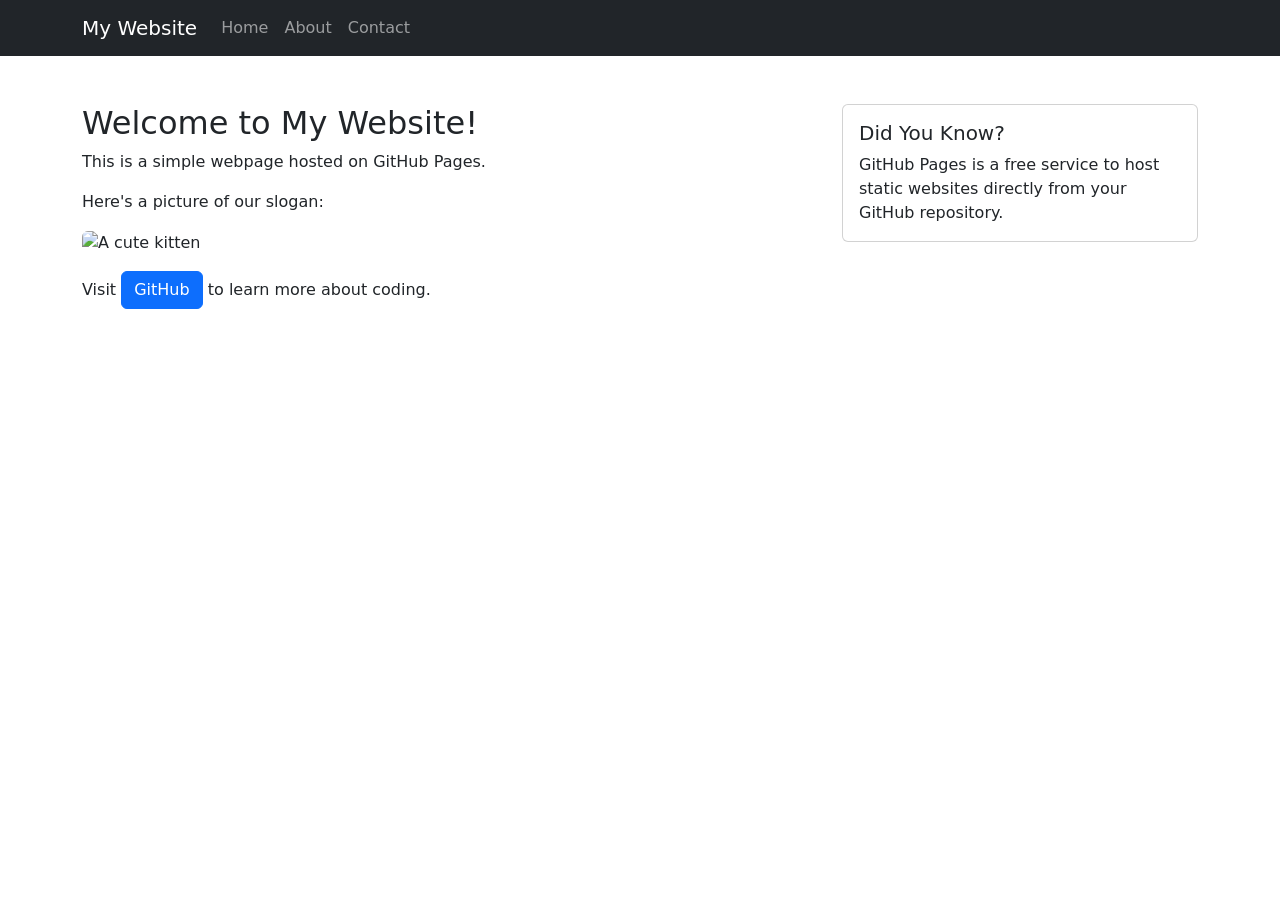
==== index.html @ cb9272a6 "Update index.html" ====
<!DOCTYPE html>
<html lang="en">

<head>
    <meta charset="UTF-8">
    <meta name="viewport" content="width=device-width, initial-scale=1.0">
    <title>My First GitHub Page</title>
    <!-- Bootstrap CSS -->
    <link href="https://cdn.jsdelivr.net/npm/bootstrap@5.3.0/dist/css/bootstrap.min.css" rel="stylesheet">
    <!-- Custom CSS -->
    <link rel="stylesheet" href="styles.css">
</head>

<header>
    <nav class="navbar navbar-expand-lg navbar-dark bg-dark">
        <div class="container">
            <a class="navbar-brand" href="index.html">My Website</a>
            <button class="navbar-toggler" type="button" data-bs-toggle="collapse" data-bs-target="#navbarNav">
                <span class="navbar-toggler-icon"></span>
            </button>
            <div class="collapse navbar-collapse" id="navbarNav">
                <ul class="navbar-nav">
                    <li class="nav-item">
                        <a class="nav-link" href="index.html">Home</a>
                    </li>
                    <li class="nav-item">
                        <a class="nav-link" href="about.html">About</a>
                    </li>
                    <li class="nav-item">
                        <a class="nav-link" href="contact.html">Contact</a>
                    </li>
                </ul>
            </div>
        </div>
    </nav>
</header>




<body>
<main class="container my-5">
    <div class="row">
        <div class="col-md-8">
            <h2>Welcome to My Website!</h2>
            <p>This is a simple webpage hosted on GitHub Pages.</p>
            <p>Here's a picture of our slogan:</p>
            <img src="C:\Users\WINDOWS 11 PRO\OneDrive\Documents\corrected\1771532956970.png" alt="A cute kitten" class="img-fluid rounded"width="500" height="300">
            <p class="mt-3">Visit <a href="https://github.com" class="btn btn-primary" >GitHub</a> to learn more about coding.</p>
        </div>
        <div class="col-md-4">
            <div class="card">
                <div class="card-body">
                    <h5 class="card-title">Did You Know?</h5>
                    <p class="card-text">GitHub Pages is a free service to host static websites directly from your GitHub repository.</p>
                </div>
            </div>
        </div>
    </div>
</main>

    <!-- Your content goes here -->

    <!-- Bootstrap JS and dependencies -->
    <script src="https://cdn.jsdelivr.net/npm/@popperjs/core@2.11.6/dist/umd/popper.min.js"></script>
    <script src="https://cdn.jsdelivr.net/npm/bootstrap@5.3.0/dist/js/bootstrap.min.js"></script>
</body>
</html>
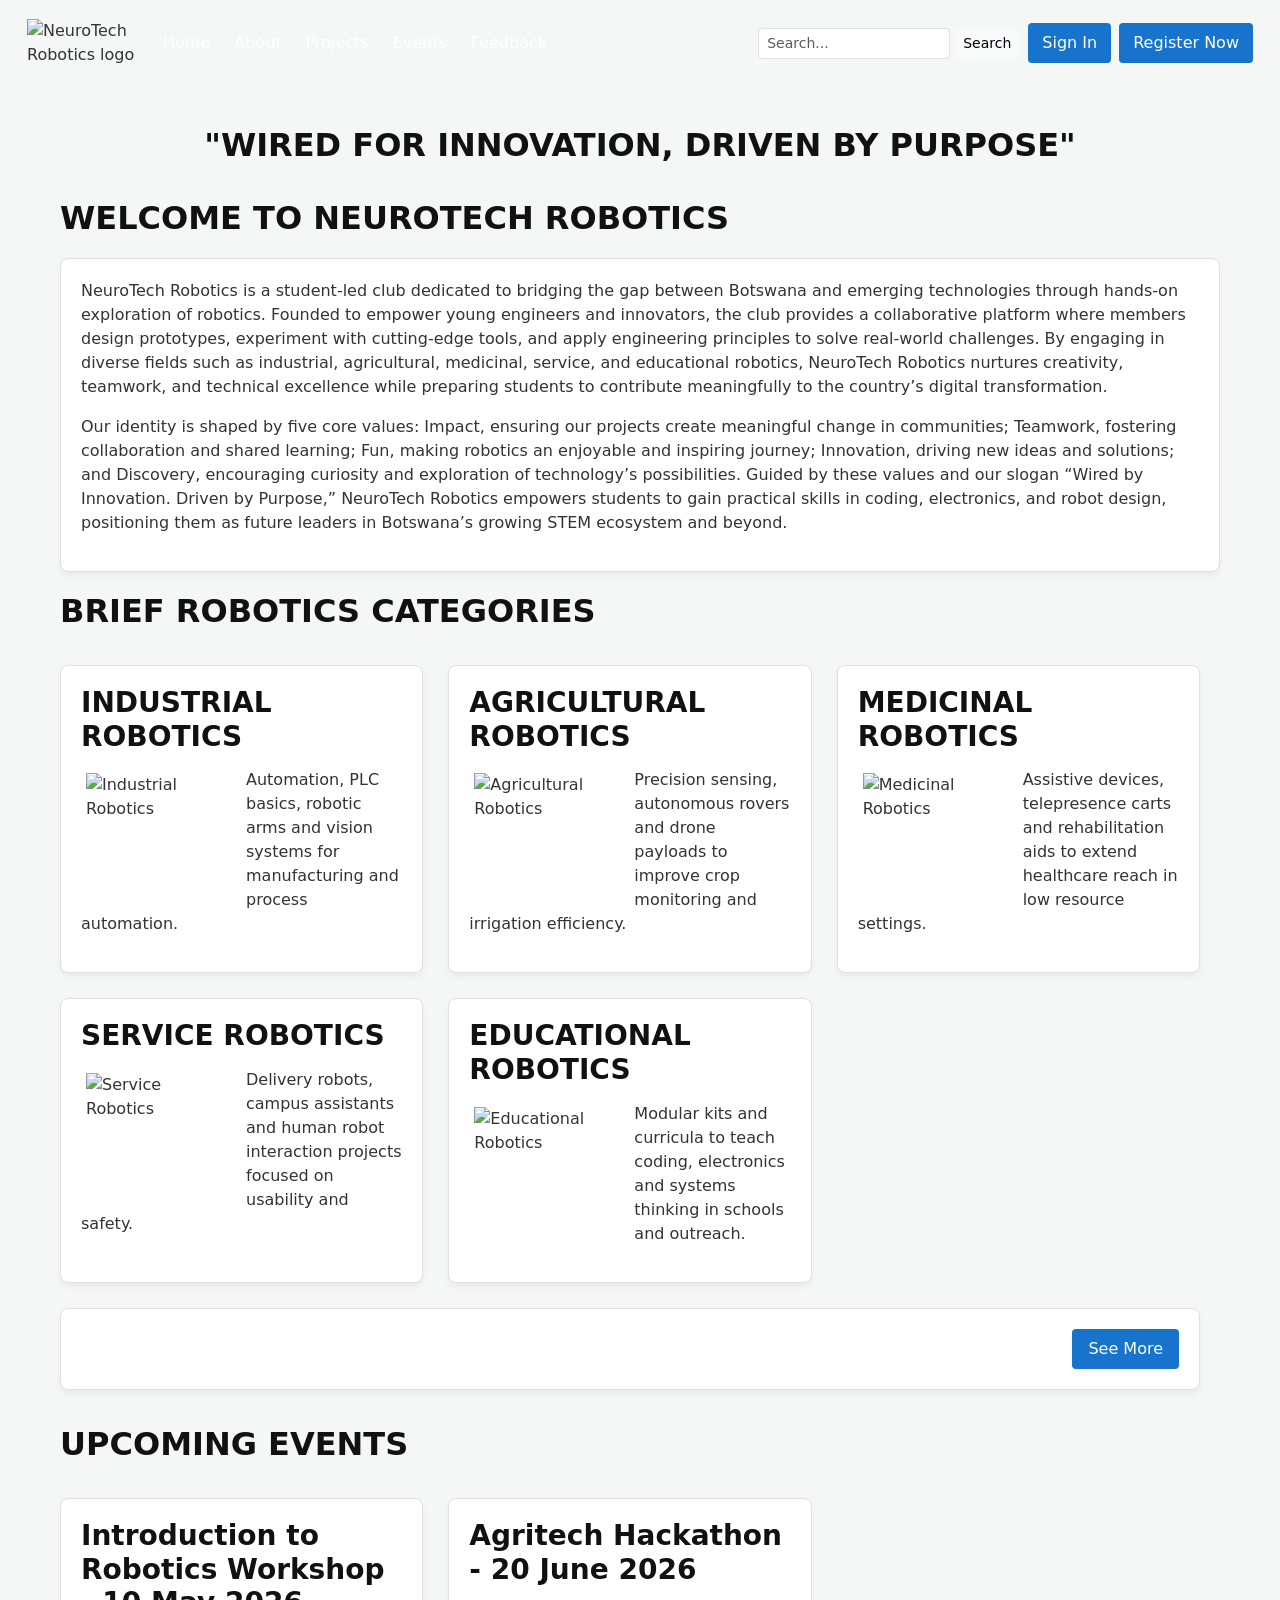
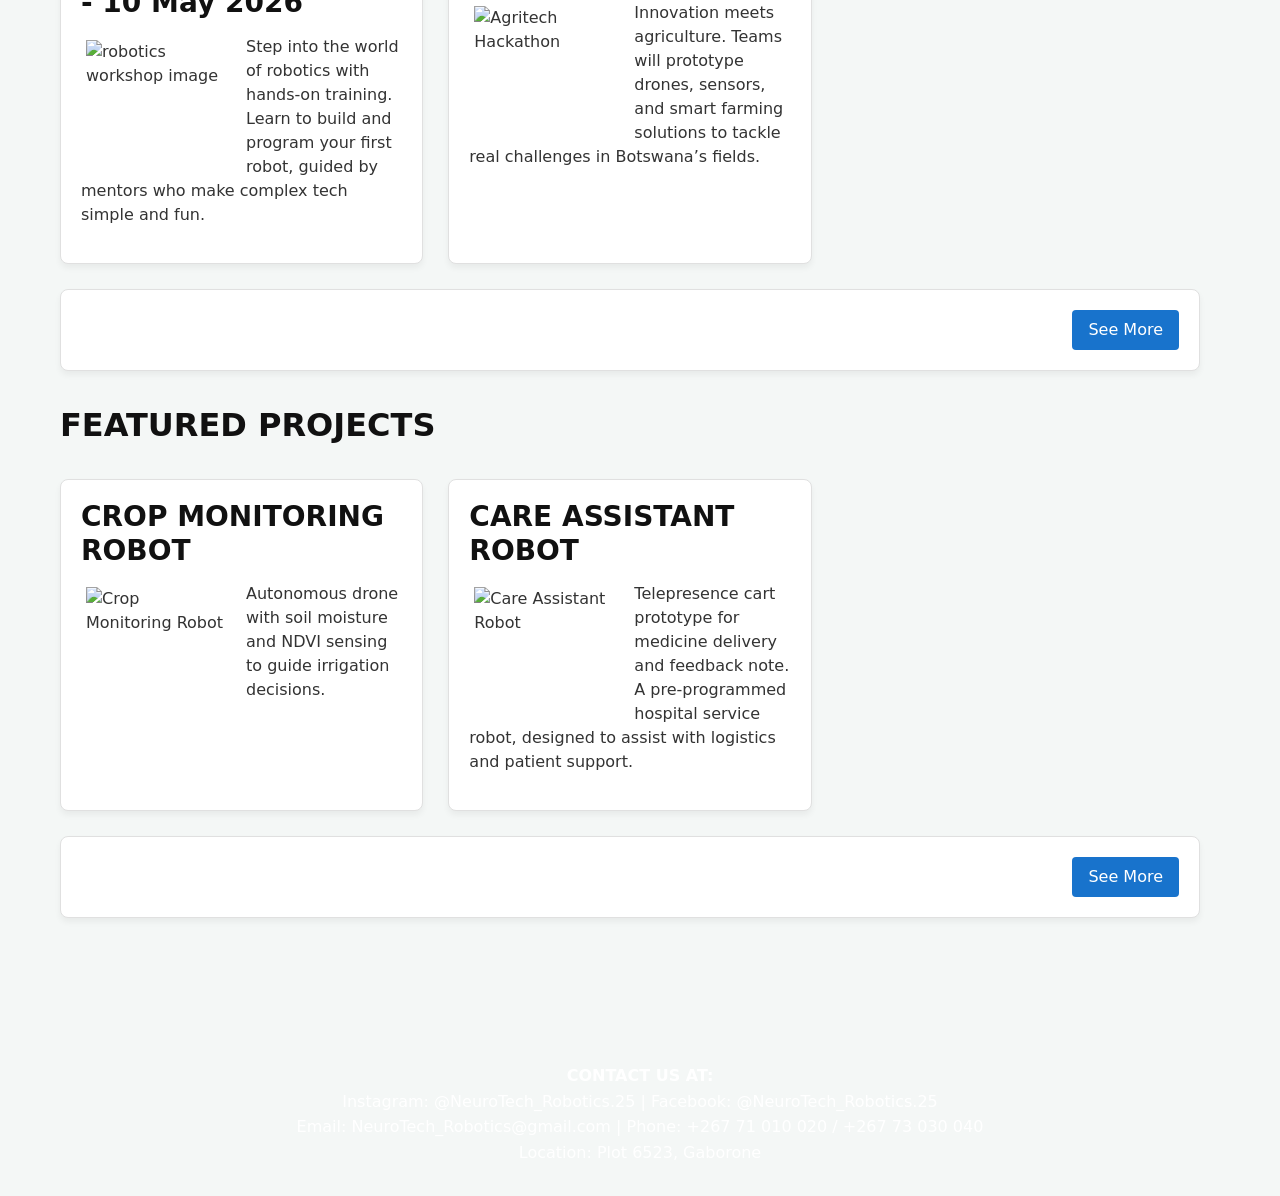
==== commit 01d4a0c5: "Create index.html" ====
--- a/index.html
+++ b/index.html
@@ -1,68 +1,229 @@
-<!DOCTYPE html>
-<html lang="en">
-
-<head>
-    <meta charset="UTF-8">
-    <meta name="viewport" content="width=device-width, initial-scale=1.0">
-    <title>My First GitHub Page</title>
-    <!-- Bootstrap CSS -->
-    <link href="https://cdn.jsdelivr.net/npm/bootstrap@5.3.0/dist/css/bootstrap.min.css" rel="stylesheet">
-    <!-- Custom CSS -->
-    <link rel="stylesheet" href="styles.css">
-</head>
-
-<header>
-    <nav class="navbar navbar-expand-lg navbar-dark bg-dark">
-        <div class="container">
-            <a class="navbar-brand" href="index.html">My Website</a>
-            <button class="navbar-toggler" type="button" data-bs-toggle="collapse" data-bs-target="#navbarNav">
-                <span class="navbar-toggler-icon"></span>
-            </button>
-            <div class="collapse navbar-collapse" id="navbarNav">
-                <ul class="navbar-nav">
-                    <li class="nav-item">
-                        <a class="nav-link" href="index.html">Home</a>
-                    </li>
-                    <li class="nav-item">
-                        <a class="nav-link" href="about.html">About</a>
-                    </li>
-                    <li class="nav-item">
-                        <a class="nav-link" href="contact.html">Contact</a>
-                    </li>
-                </ul>
-            </div>
-        </div>
-    </nav>
-</header>
-
-
-
-
-<body>
-<main class="container my-5">
-    <div class="row">
-        <div class="col-md-8">
-            <h2>Welcome to My Website!</h2>
-            <p>This is a simple webpage hosted on GitHub Pages.</p>
-            <p>Here's a picture of our slogan:</p>
-            <img src="C:\Users\WINDOWS 11 PRO\OneDrive\Documents\corrected\1771532956970.png" alt="A cute kitten" class="img-fluid rounded"width="500" height="300">
-            <p class="mt-3">Visit <a href="https://github.com" class="btn btn-primary" >GitHub</a> to learn more about coding.</p>
-        </div>
-        <div class="col-md-4">
-            <div class="card">
-                <div class="card-body">
-                    <h5 class="card-title">Did You Know?</h5>
-                    <p class="card-text">GitHub Pages is a free service to host static websites directly from your GitHub repository.</p>
-                </div>
-            </div>
-        </div>
-    </div>
-</main>
-
-    <!-- Your content goes here -->
-
-    <!-- Bootstrap JS and dependencies -->
-    <script src="https://cdn.jsdelivr.net/npm/@popperjs/core@2.11.6/dist/umd/popper.min.js"></script>
-    <script src="https://cdn.jsdelivr.net/npm/bootstrap@5.3.0/dist/js/bootstrap.min.js"></script>
-</body>
-</html>
+<!doctype html>
+<html lang="en">
+<head>
+  <meta charset="utf-8" />
+  <meta name="viewport" content="width=device-width,initial-scale=1.0" />
+  <title>NeuroTech Robotics — Home</title>
+  <link href="https://cdn.jsdelivr.net/npm/bootstrap@5.3.0/dist/css/bootstrap.min.css" rel="stylesheet">
+  <link rel="stylesheet" href="style.css"/>
+</head>
+<body>
+ 
+<header class="navbar navbar-expand-lg navbar-dark" style="background-image:url('BCO.e7195cef-ce55-492d-8159-1a3218c9212f.png'); padding: 15px;">
+  <div class="container-fluid">
+    <img class="logo" src="BCO.03f7e8b6-4741-4c21-8ac9-8d787a278490.png" alt="NeuroTech Robotics logo" />
+
+    <button class="navbar-toggler" type="button" data-bs-toggle="collapse" data-bs-target="#mainMenu" aria-controls="mainMenu" aria-expanded="false" aria-label="Toggle navigation">
+      <span class="navbar-toggler-icon"></span>
+    </button>
+
+    <div class="collapse navbar-collapse" id="mainMenu">
+      <nav class="navbar-nav me-auto gap-2 p-2">
+        <a class="nav-link text-white" href="index.html">Home</a>
+        <a class="nav-link text-white" href="aboutUs.html">About</a>
+        <a class="nav-link text-white" href="projects.html">Projects</a>
+        <a class="nav-link text-white" href="events.html">Events</a>
+        <a class="nav-link text-white" href="feedback.html">Feedback</a>
+      </nav>
+      
+      <div class="d-flex flex-wrap gap-2 align-items-center">
+        <form id="searchForm" class="d-flex gap-1">
+          <input type="search" name="Q" placeholder="Search..." class="form-control form-control-sm">
+          <input type="submit" value="Search" class="btn btn-sm btn-light">
+        </form>
+        <button class="sign-btn" id="openSignIn">Sign In</button>
+        <button class="register-btn" id="openRegister">Register Now</button>
+      </div>
+    </div>
+  </div>
+</header>
+    
+<main>
+  <h1><b>"WIRED FOR INNOVATION, DRIVEN BY PURPOSE"</b></h1>
+  
+  <h2>WELCOME TO NEUROTECH ROBOTICS</h2>
+  <article class="more">
+    <p>NeuroTech Robotics is a student‑led club dedicated to bridging the gap between Botswana and emerging technologies through hands‑on exploration of robotics. Founded to empower young engineers and innovators, the club provides a collaborative platform where members design prototypes, experiment with cutting‑edge tools, and apply engineering principles to solve real‑world challenges. By engaging in diverse fields such as industrial, agricultural, medicinal, service, and educational robotics, NeuroTech Robotics nurtures creativity, teamwork, and technical excellence while preparing students to contribute meaningfully to the country’s digital transformation.</p>
+    <p>Our identity is shaped by five core values: Impact, ensuring our projects create meaningful change in communities; Teamwork, fostering collaboration and shared learning; Fun, making robotics an enjoyable and inspiring journey; Innovation, driving new ideas and solutions; and Discovery, encouraging curiosity and exploration of technology’s possibilities. Guided by these values and our slogan “Wired by Innovation. Driven by Purpose,” NeuroTech Robotics empowers students to gain practical skills in coding, electronics, and robot design, positioning them as future leaders in Botswana’s growing STEM ecosystem and beyond.</p>
+  </article>
+
+  <article>
+    <h2>BRIEF ROBOTICS CATEGORIES</h2>
+    <div class="container">
+      <div class="div">
+        <h3>INDUSTRIAL ROBOTICS</h3>
+        <img class="img-in" src="industrial2.webp" alt="Industrial Robotics">
+        <p>Automation, PLC basics, robotic arms and vision systems for manufacturing and process automation.</p>
+      </div>
+
+      <div class="div">
+        <h3>AGRICULTURAL ROBOTICS</h3>
+        <img class="img-in" src="agric.webp" alt="Agricultural Robotics">
+        <p>Precision sensing, autonomous rovers and drone payloads to improve crop monitoring and irrigation efficiency.</p>
+      </div>
+
+      <div class="div">
+        <h3>MEDICINAL ROBOTICS</h3>
+        <img class="img-in" src="medicinal.webp" alt="Medicinal Robotics"/>
+        <p>Assistive devices, telepresence carts and rehabilitation aids to extend healthcare reach in low resource settings.</p>
+      </div>
+
+      <div class="div">  
+        <h3>SERVICE ROBOTICS</h3>
+        <img class="img-in" src="R.jpg" alt="Service Robotics"/>
+        <p>Delivery robots, campus assistants and human robot interaction projects focused on usability and safety.</p>
+      </div>
+
+      <div class="div">
+        <h3>EDUCATIONAL ROBOTICS</h3>
+        <img class="img-in" src="education.webp" alt="Educational Robotics"/>
+        <p>Modular kits and curricula to teach coding, electronics and systems thinking in schools and outreach.</p>
+      </div>
+      
+      <div class="see-more">
+        <a href="projects.html">See More</a>
+      </div>
+    </div>
+  </article>
+
+  <article>
+    <h2>UPCOMING EVENTS</h2>
+    <div class="container">
+      <div class="div">
+        <h3>Introduction to Robotics Workshop - 10 May 2026</h3>
+        <img class="img-in" src="hands on.png" alt="robotics workshop image">
+        <p>Step into the world of robotics with hands‑on training. Learn to build and program your first robot, guided by mentors who make complex tech simple and fun.</p>
+      </div>
+      <div class="div">
+        <h3>Agritech Hackathon - 20 June 2026</h3>
+        <img class="img-in" src="download.webp" alt="Agritech Hackathon">
+        <p>Innovation meets agriculture. Teams will prototype drones, sensors, and smart farming solutions to tackle real challenges in Botswana’s fields.</p>
+      </div>
+      <div class="see-more">
+        <a href="events.html">See More</a>
+      </div>
+    </div>
+  </article>
+	
+  <article>
+    <h2>FEATURED PROJECTS</h2>
+    <div class="container">
+      <div class="div">
+        <h3><b>CROP MONITORING ROBOT</b></h3>
+        <img class="img-in" src="OIP.webp" alt="Crop Monitoring Robot"/>
+        <p>Autonomous drone with soil moisture and NDVI sensing to guide irrigation decisions.</p>
+      </div>
+      <div class="div">
+        <h3>CARE ASSISTANT ROBOT</h3>
+        <img class="img-in" src="health.png" alt="Care Assistant Robot"/>
+        <p>Telepresence cart prototype for medicine delivery and feedback note. A pre-programmed hospital service robot, designed to assist with logistics and patient support.</p>
+      </div>
+      <div class="see-more">
+        <a href="projects.html">See More</a>
+      </div>
+    </div>
+  </article>
+</main>
+
+<footer>
+  <p><b>CONTACT US AT:</b><br>
+  Instagram: @NeuroTech_Robotics.25 | Facebook: @NeuroTech_Robotics.25<br>
+  Email: NeuroTech_Robotics@gmail.com | Phone: +267 71 010 020 / +267 73 030 040<br>
+  Location: Plot 6523, Gaborone</p>
+</footer>
+
+<!-- Modals Compartment -->
+<div id="registerModal" class="custom-modal">
+  <div class="modal-content-wrapper">
+    <span id="closeRegister" class="close-modal">&times;</span>
+    <h2>NeuroTech Robotics Registration</h2>
+    <form action="https://formspree.io/f/xpqbgebg" method="post">
+      <label>Full Name</label>
+      <input type="text" name="fullname" placeholder="Write your name" required>
+      <label>Email</label>
+      <input type="email" name="email" required>
+      <label>Age</label>
+      <input type="number" name="age" placeholder="Write your age">
+      <label>Guardian's Full Name</label>
+      <input type="text" name="guardian">
+      <label>Password</label>
+      <input type="password" name="password" required>
+      <label>Confirm Password</label>
+      <input type="password" name="confirm_password" required>
+	
+      <label>Robotics Category</label>
+      <select name="category">
+        <option value="none">None</option>
+        <option value="industrial">Industrial Robotics</option>
+        <option value="educational">Educational Robotics</option>
+        <option value="medicinal">Medicinal Robotics</option>
+        <option value="service">Service Robotics</option>
+        <option value="agricultural">Agricultural Robotics</option>
+      </select>
+	
+      <label>Gender</label>
+      <select name="gender">
+        <option value="male">Male</option>
+        <option value="female">Female</option>
+        <option value="other">Other</option>
+      </select>
+      <label>Payment Method</label>
+      <select name="payment_method">
+        <option value="none">None</option>
+        <option value="paytocell">PayToCell</option>
+        <option value="ewallet">eWallet</option>
+        <option value="duela">Duela Easy</option>
+      </select>
+      <div class="mt-3">
+        <button class="submission btn btn-info" type="submit">Submit</button>
+        <button class="submission btn btn-secondary" type="reset">Reset</button>
+      </div>
+    </form>
+  </div>
+</div>
+
+<div id="signInModal" class="custom-modal">
+  <div class="modal-content-wrapper">
+    <span id="closeSignIn" class="close-modal">&times;</span>
+    <h2>NeuroTech Robotics Sign In</h2>
+    <form>
+      <label>Email</label>
+      <input type="email" name="email" placeholder="Enter your email" required>
+      <label>Password</label>
+      <input type="password" name="password" placeholder="Enter your password" required>
+      <div class="mt-3">
+        <button class="submission btn btn-info" type="submit">Sign In</button>
+        <button class="submission btn btn-secondary" type="reset">Reset</button>
+      </div>
+    </form>
+  </div>
+</div>
+
+<script>
+  const btnRegister = document.getElementById("openRegister");
+  const modalRegister = document.getElementById("registerModal");
+  const closeRegister = document.getElementById("closeRegister");
+  btnRegister.onclick = () => modalRegister.style.display = "block";
+  closeRegister.onclick = () => modalRegister.style.display = "none";
+
+  const btnSignIn = document.getElementById("openSignIn");
+  const modalSignIn = document.getElementById("signInModal");
+  const closeSignIn = document.getElementById("closeSignIn");
+  btnSignIn.onclick = () => modalSignIn.style.display = "block";
+  closeSignIn.onclick = () => modalSignIn.style.display = "none";
+
+  window.onclick = (event) => {
+    if (event.target == modalRegister) modalRegister.style.display = "none";
+    if (event.target == modalSignIn) modalSignIn.style.display = "none";
+  }
+
+  const searchForm = document.getElementById("searchForm");
+  searchForm.addEventListener("submit", function(e) {
+    e.preventDefault();
+    const query = this.Q.value.trim();
+    if(query) { alert("Searching for: " + query); }
+  });
+</script>
+<script src="https://cdn.jsdelivr.net/npm/bootstrap@5.3.0/dist/js/bootstrap.bundle.min.js"></script>
+</body>
+</html>
--- a/style.css
+++ b/style.css
@@ -0,0 +1,226 @@
+/* Base Layout Fixes */
+body {
+  font-family: system-ui, -apple-system, sans-serif;
+  margin: 0;
+  padding: 0;
+  background-color: #f4f7f6;
+  color: #333;
+  overflow-x: hidden;
+}
+
+main {
+  padding: 20px;
+  max-width: 1200px;
+  margin: 0 auto;
+}
+
+.logo {
+  max-width: 120px;                 
+  height: auto;
+  margin: 0;
+}
+
+/* Typography Modifications */
+h1, h2, h3 {
+  margin-bottom: 15px;
+  font-weight: bold;
+  color: #111;
+}
+
+h1 {
+  text-align: center;
+  padding: 20px 0;
+  font-size: 2rem;
+}
+
+/* Container Cards & Layouts */
+.intro {
+  margin-top: 20px;
+  padding: 5px;
+  text-align: left;
+}
+
+.more {
+  border: 1px solid #e0e0e0;       
+  padding: 20px;               
+  margin: 20px 0;                
+  background-color: #ffffff; 
+  border-radius: 8px;           
+  box-shadow: 0 4px 6px rgba(0,0,0,0.05); 
+  width: 100%;
+  height: auto;  
+}
+
+.container {
+  display: grid;
+  grid-template-columns: repeat(auto-fit, minmax(300px, 1fr)); 
+  gap: 25px;
+  padding: 15px 0;               
+  margin: 20px 0;  
+  width: 100%;
+}
+
+.container > div, .div {
+  border: 1px solid #e0e0e0;
+  padding: 20px;              
+  margin: 0;                
+  border-radius: 8px;
+  box-shadow: 0 4px 6px rgba(0,0,0,0.05);
+  background-color: #ffffff;
+  height: auto;
+  overflow: hidden;
+}
+
+/* Image Controls */
+.img-in {
+  padding: 5px;
+  margin: 0 15px 10px 0;
+  width: 150px;
+  height: 130px;
+  object-fit: cover;
+  float: left;
+  border-radius: 4px;
+}
+
+.see-more {
+  grid-column: 1 / -1;
+  text-align: right;
+  margin-top: 10px;
+}
+
+.see-more a {
+  display: inline-block;
+  background-color: #1873CC;
+  color: #fff !important;
+  padding: 8px 16px;
+  border-radius: 4px;
+  text-decoration: none;
+}
+
+.see-more a:hover {
+  background-color: #135CA3;
+}
+
+/* Interactive Navigation Components */
+.sign-btn, .register-btn {
+  background-color: #1873CC;
+  color: #FFFFFF;
+  border: none;
+  padding: 8px 14px;
+  border-radius: 4px;
+  cursor: pointer;
+  transition: background 0.2s ease;
+}
+
+.sign-btn:hover, .register-btn:hover {
+  background-color: #135CA3;
+}
+
+/* Forms Styling */
+.form-group {
+  margin-bottom: 15px;
+  display: flex;
+  flex-direction: column;
+}
+
+label {
+  margin-bottom: 5px;
+  font-weight: bold;
+}
+
+input, textarea, select {
+  padding: 10px;
+  border: 1px solid #ccc;
+  border-radius: 4px;
+  font-size: 14px;
+  background-color: #fff;
+  color: #333;
+}
+
+textarea {
+  resize: vertical;
+  min-height: 100px;
+}
+
+.form-buttons {
+  display: flex;
+  gap: 10px;
+  margin-top: 15px;
+}
+
+.form-buttons button, .submission {
+  padding: 10px 20px;
+  border: none;
+  border-radius: 4px;
+  cursor: pointer;
+  font-weight: bold;
+}
+
+.form-buttons button[type="submit"], button.submission[type="submit"] {
+  background-color: #00ced1;
+  color: #1a1a1a;
+}
+
+.form-buttons button[type="reset"], button.submission[type="reset"] {
+  background-color: #555;
+  color: #fff;
+}
+
+/* Footers styling */
+footer {
+  margin-top: 60px;
+  background-image: url("BCO.e7195cef-ce55-492d-8159-1a3218c9212f.png");
+  background-size: cover;     
+  background-position: center;  
+  background-repeat: no-repeat; 
+  color: #FFFFFF;
+  text-align: center;
+  padding: 30px 20px;
+  width: 100%;
+}
+
+footer p {
+  margin: 0;
+  line-height: 1.6;
+}
+
+/* Modals System Overhaul */
+.custom-modal {
+  display: none;
+  position: fixed;
+  z-index: 1050;
+  top: 0;
+  left: 0;
+  width: 100%;
+  height: 100%;
+  background-color: rgba(0,0,0,0.8);
+  overflow-y: auto;
+}
+
+.modal-content-wrapper {
+  background-color: #1a1a1a;
+  margin: 5% auto;
+  padding: 30px;
+  border: 1px solid #00ced1;
+  width: 90%;
+  max-width: 500px;
+  color: white;
+  border-radius: 8px;
+}
+
+.modal-content-wrapper input, 
+.modal-content-wrapper select {
+  background-color: #2b2b2b;
+  color: #fff;
+  border: 1px solid #444;
+  width: 100%;
+  margin-bottom: 12px;
+}
+
+.close-modal {
+  float: right;
+  cursor: pointer;
+  font-size: 28px;
+  font-weight: bold;
+  line-height: 1;
+}
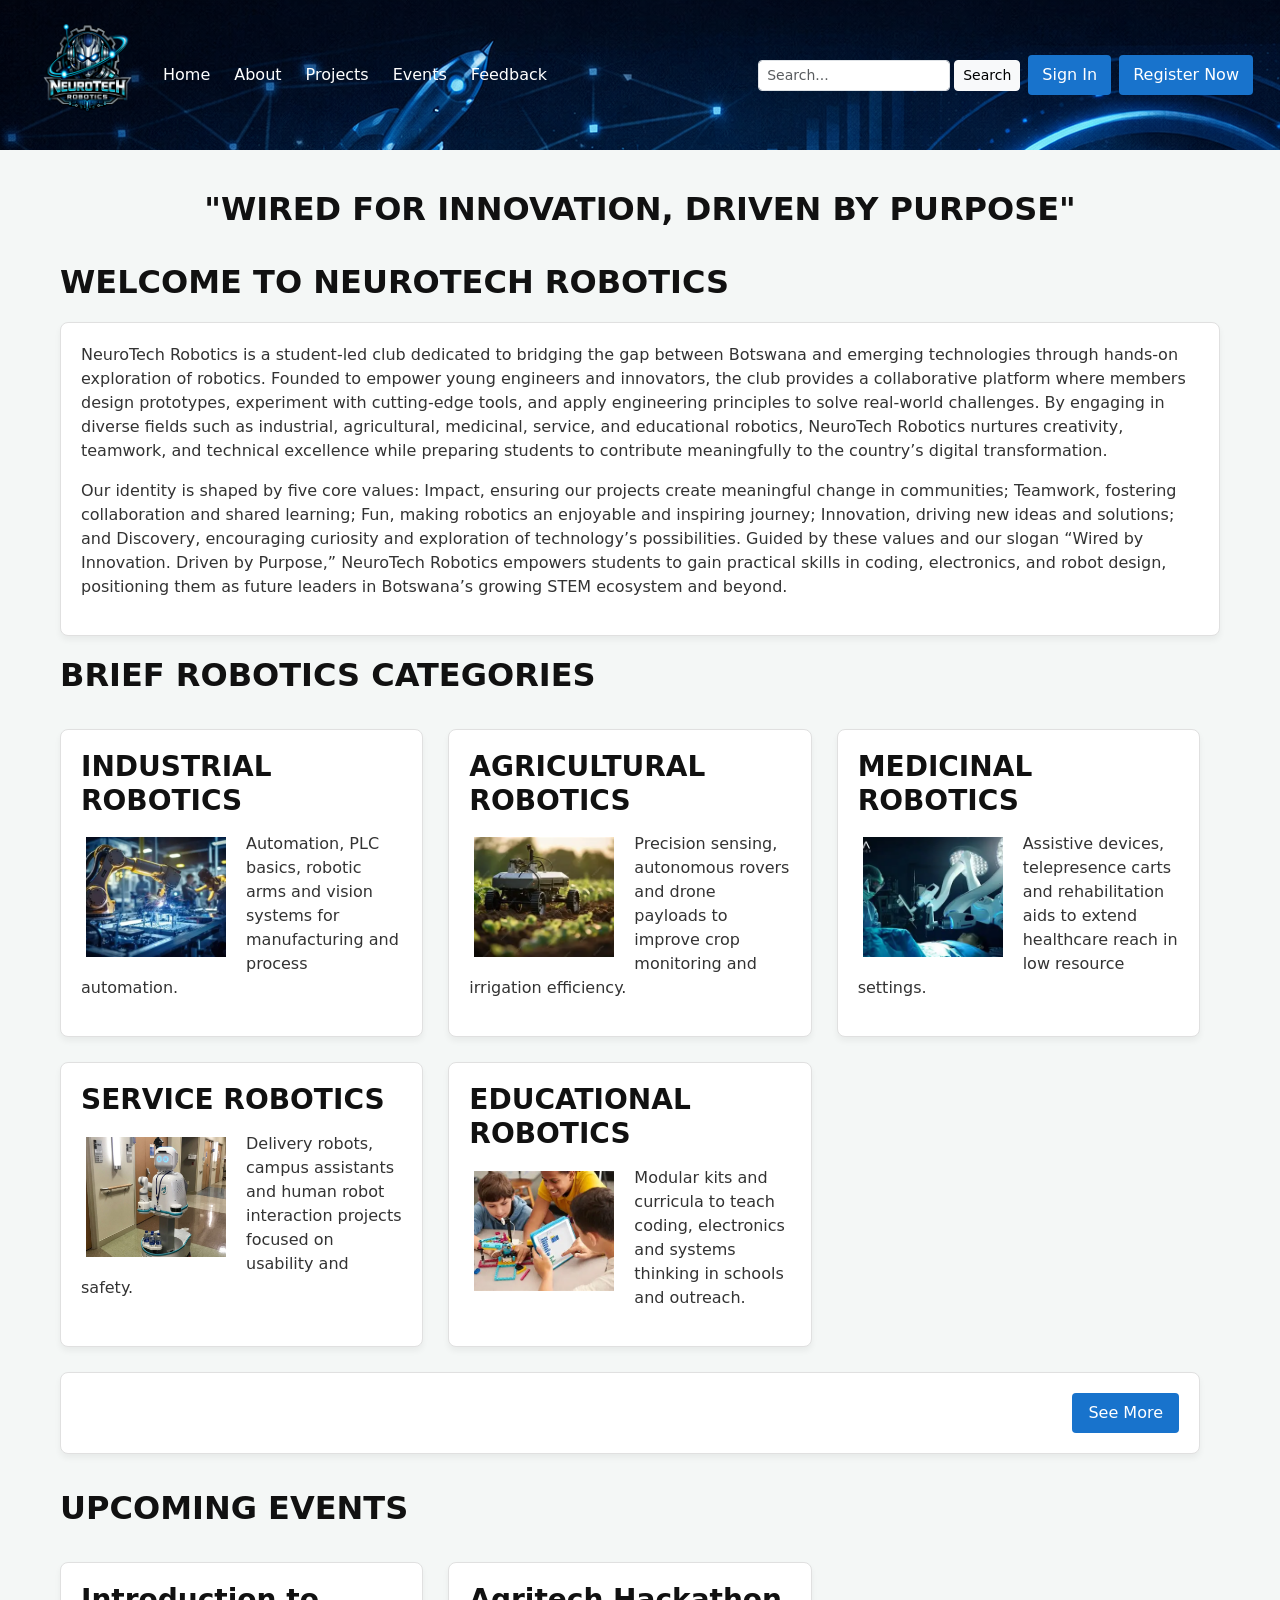
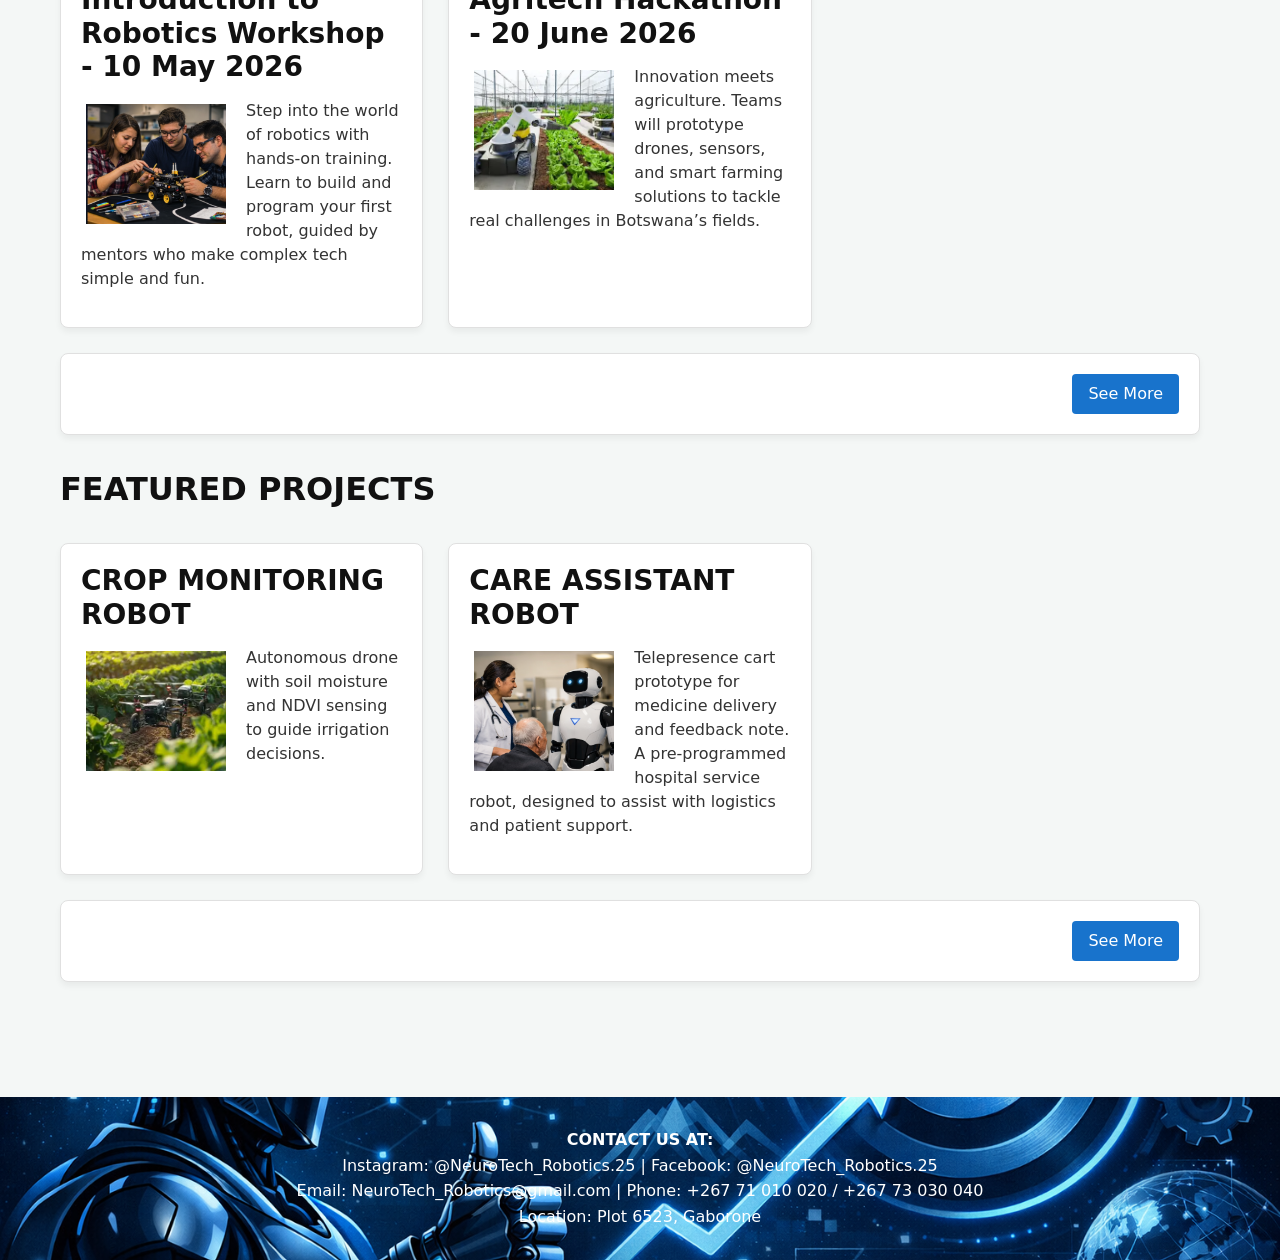
==== commit 90d5c469: "Update index.html" ====
--- a/index.html
+++ b/index.html
@@ -137,7 +137,8 @@
   <div class="modal-content-wrapper">
     <span id="closeRegister" class="close-modal">&times;</span>
     <h2>NeuroTech Robotics Registration</h2>
-    <form action="https://formspree.io/f/xpqbgebg" method="post">
+    <!-- Direct Email submission action updated below -->
+    <form action="mailto:molefinyanetrish@gmail.com" method="post" enctype="text/plain">
       <label>Full Name</label>
       <input type="text" name="fullname" placeholder="Write your name" required>
       <label>Email</label>
@@ -167,13 +168,6 @@
         <option value="female">Female</option>
         <option value="other">Other</option>
       </select>
-      <label>Payment Method</label>
-      <select name="payment_method">
-        <option value="none">None</option>
-        <option value="paytocell">PayToCell</option>
-        <option value="ewallet">eWallet</option>
-        <option value="duela">Duela Easy</option>
-      </select>
       <div class="mt-3">
         <button class="submission btn btn-info" type="submit">Submit</button>
         <button class="submission btn btn-secondary" type="reset">Reset</button>
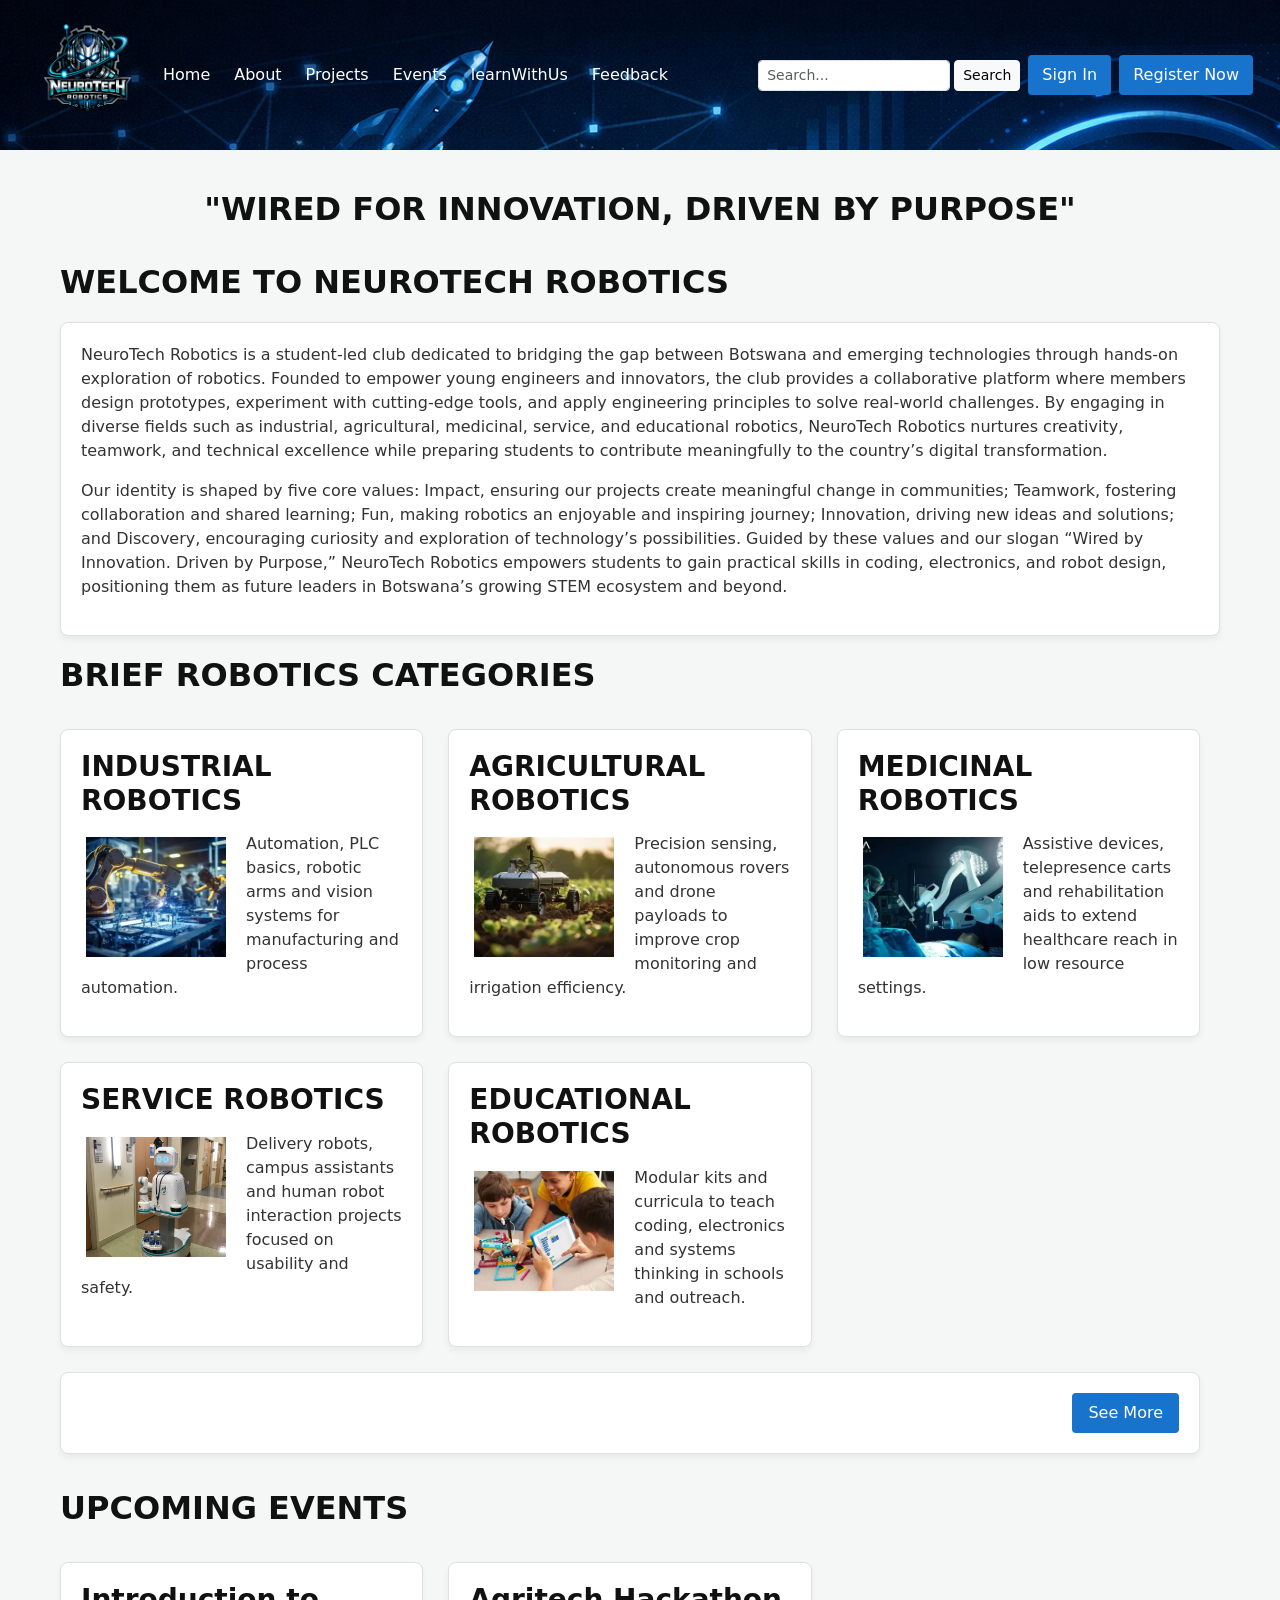
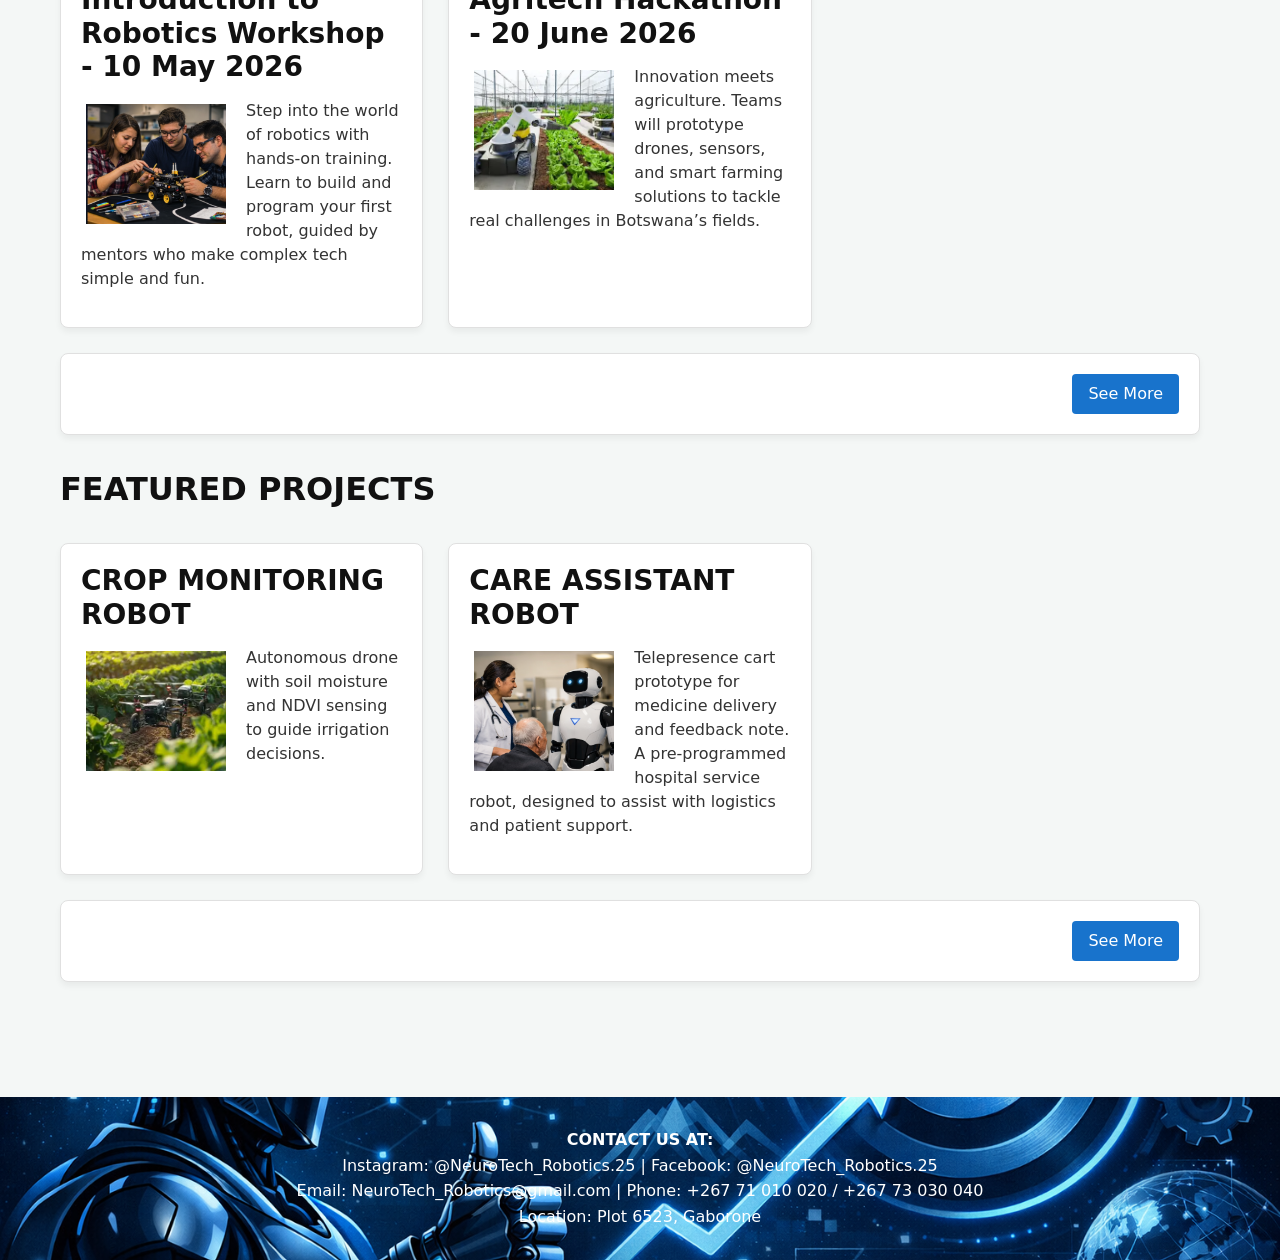
==== commit 24c52dd6: "Update index.html" ====
--- a/index.html
+++ b/index.html
@@ -17,14 +17,16 @@
       <span class="navbar-toggler-icon"></span>
     </button>
 
-    <div class="collapse navbar-collapse" id="mainMenu">
+  <div class="collapse navbar-collapse" id="mainMenu">
       <nav class="navbar-nav me-auto gap-2 p-2">
         <a class="nav-link text-white" href="index.html">Home</a>
         <a class="nav-link text-white" href="aboutUs.html">About</a>
         <a class="nav-link text-white" href="projects.html">Projects</a>
         <a class="nav-link text-white" href="events.html">Events</a>
+         <a class="nav-link text-white" href="learnWithUs.html">learnWithUs</a>
         <a class="nav-link text-white" href="feedback.html">Feedback</a>
       </nav>
+      
       
       <div class="d-flex flex-wrap gap-2 align-items-center">
         <form id="searchForm" class="d-flex gap-1">
